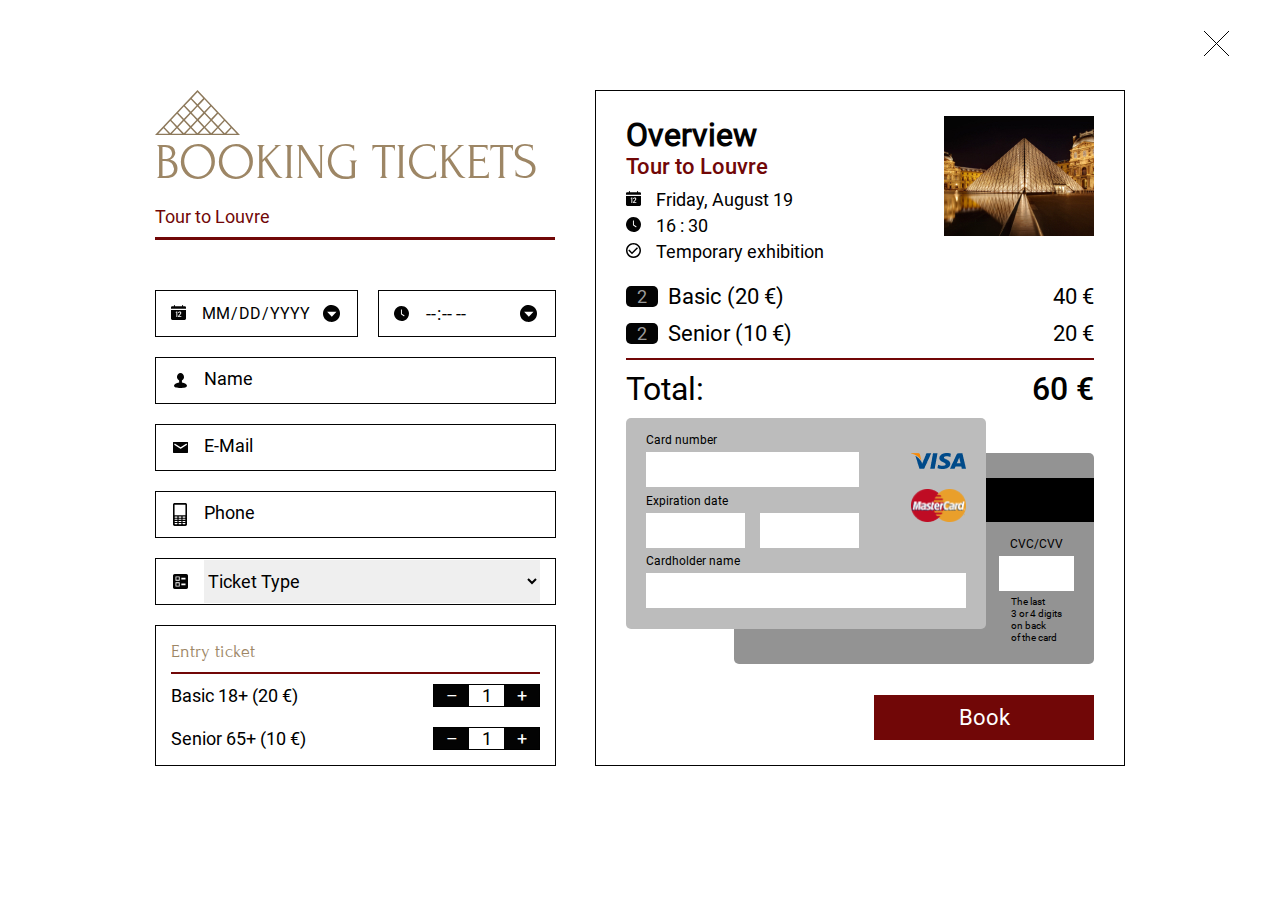
==== book-tickets.html @ 5d1fa908 "feat: add book ticket page" ====
<!DOCTYPE html>
<html lang="en">
<head>
    <meta charset="UTF-8">
    <meta http-equiv="X-UA-Compatible" content="IE=edge">
    <meta name="viewport" content="width=device-width, initial-scale=1.0">
    <link href="styles/index.css" rel="stylesheet">
    <link href="styles/book-tickets.css" rel="stylesheet">
    <title>BOOK</title>
</head>
<body>
    <section class="book-tickets">
        <div class="book-tickets__close">
            <div class="book-tickets__close-image">
                <img src="assets/book-tickets/close-book-tickets.svg" alt="close">
            </div>
        </div>
        <div class="book-tickets__content">
            <div class="book-tickets__content-header">
                <div class="book-tickets__logo logo">
                    <img src="assets/louvre-icon.svg" alt="louvre">
                </div>
                <h2 class="book-tickets__title">Booking tickets</h2>
                <p class="book-tickets__subtitle">Tour to Louvre</p>
                <hr class="book-tickets__divider divider">
            </div>
            <div class="book-tickets__form">
                <div class="book-tickets__input-field-set">
                    <div class="book-tickets__date-field-img">
                        <img src="assets/book-tickets/date.svg" alt="date">
                    </div>
                    <input type="date" name="date" id="date">
                </div>

                <div class="book-tickets__input-field-set">
                    <div class="book-tickets__input-field-img">
                        <img src="assets/book-tickets/time.svg" alt="time">
                    </div>
                    <input type="time" name="time" id="time">
                </div>

                <div class="book-tickets__input-field-set">
                    <div class="book-tickets__input-field-img">
                        <img src="assets/book-tickets/name.svg" alt="name">
                    </div>
                    <input type="text" name="name" id="name" placeholder="Name">
                </div>

                <div class="book-tickets__input-field-set">
                    <div class="book-tickets__input-field-img">
                        <img src="assets/book-tickets/email.svg" alt="email">
                    </div>
                    <input type="email" name="email" id="email" placeholder="E-Mail">
                </div>

                <div class="book-tickets__input-field-set">
                    <div class="book-tickets__input-field-img">
                        <img src="assets/book-tickets/tel.svg" alt="tel">
                    </div>
                    <input type="tel" name="tel" id="tel"  placeholder="Phone">
                </div>
                <div class="book-tickets__input-field-set">
                    <div class="book-tickets__input-field-img">
                        <img src="assets/book-tickets/ticket-type.svg" alt="ticket-type">
                    </div>
                    
                    <select name="ticket-type" id="ticket-type">                        
                        <option value="" disabled selected hidden class="ticket-type__placeholder">Ticket Type</option>
                        <option value="permanent_exhibition">Permanent exhibition</option>
                        <option value="temporary_exhibition">Temporary exhibition</option>
                        <option value="combined_admission">Combined Admission</option>
                    </select>
                </div>
                <div class="book-tickets__entry-ticket-group">
                    <p class="book-tickets__entry-ticket-title">Entry ticket</p>
                    <hr class="book-tickets__divider-small divider">
                    <div class="book-tickets__age-control-group">
                        <span class="book-tickets__age">
                            Basic 18+ (20 €)
                        </span>
                        <div class="book-tickets__age-control">
                            <div class="age-control">–</div>
                            <div>1</div>
                            <div class="age-control">+</div>
                        </div>
                    </div>
                    <div class="book-tickets__age-control-group">
                        <span class=" book-tickets__age">
                            Senior 65+ (10 €)
                        </span>
                        <div class="book-tickets__age-control">
                            <div class="age-control">–</div>
                            <div>1</div>
                            <div class="age-control">+</div>
                        </div>
                    </div>
                </div>
            </div>
            <div class="book-tickets__overview">
                <div class="book-tickets__order-summary">
                    <h3 class="book-tickets__summary-title">Overview</h3>
                    <p class="book-tickets__summary-subtitle">Tour to Louvre</p>
                    <div class="book-tickets__summary-details">
                        <div class="book-tickets__order-details">
                            <div class="book-tickets__order-details-icon">
                                <img src="assets/book-tickets/date.svg" alt="date-icon">
                            </div>
                            <span class="book-tickets__order-details-text">Friday, August 19</span>
                        </div>
                        <div class="book-tickets__order-details">
                            <div class="book-tickets__order-details-icon">
                                <img src="assets/book-tickets/time.svg" alt="time-icon">
                            </div>
                            <span class="book-tickets__order-details-text">16 : 30</span>
                        </div>
                        <div class="book-tickets__order-details">
                            <div class="book-tickets__order-details-icon">
                                <img src="assets/book-tickets/check_circle_outline.svg" alt="type">
                            </div>
                            <span class="book-tickets__order-details-text">Temporary exhibition</span>
                        </div>
                    </div>
                </div>
                <div class="book-tickets__overview-image">
                    <img src="assets/book-tickets/overview.jpg" alt="overview">
                </div>
                <div class="book-tickets__cost-summary">
                    <div class="book-tickets__costs">
                        <div class="book-tickets__amount">
                            <div class="book-tickets__amount-total">2</div>
                            <p class="book-tickets__amount-descr">Basic (20 €)</p>
                        </div>
                        <p class="book-tickets__total-cost">40 €</p>
                    </div>
                    <div class="book-tickets__costs">
                        <div class="book-tickets__amount">
                            <div class="book-tickets__amount-total">2</div>
                            <p class="book-tickets__amount-descr">Senior (10 €)</p>
                        </div>
                        <p class="book-tickets__total-cost">20 €</p>
                    </div>
                    <hr class="book-tickets__divider-small divider">
                    <div class="book-tickets__overall-total">
                        <h3 class="book-tickets__total-title">Total:</h3>
                        <p class="book-tickets__total-price">60 €</p>
                    </div>
                </div>                
                <div class="book-tickets__card">
                    <div class="book-tickets__card-obverse card">
                        <div class="book-tickets__card-number">
                            <label for="" class="book-tickets__input-label">Card number</label>
                            <input type="number">
                        </div>
                        <div class="book-tickets__card-exp-date">
                            <label for="" class="book-tickets__input-label">Expiration date</label>
                            <input type="number">
                            <input type="number">
                        </div>
                        <div class="book-tickets__card-holder-name">
                            <label for="" class="book-tickets__input-label">Cardholder name</label>
                            <input type="text">
                        </div>
                        <div class="book-tickets__accepted-cards">
                            <div class="book-tickets__visa">
                                <img src="assets/book-tickets/visa.png" alt="visa">
                            </div>
                            <div class="book-tickets__mastercard">
                                <img src="assets/book-tickets/mastercard.png" alt="mastercard">
                            </div>
                        </div>
                    </div>
                    <div class="book-tickets__card-reverse card">
                        <div class="book-tickets__card-black-line"></div>
                        <div class="book-tickets__card-cvs-cvv">
                            <label for="" class="book-tickets__input-label">CVC/CVV</label>
                            <input type="text">
                            <p>The last <br>
                                3 or 4 digits <br>
                                on back <br>
                                of the card</p>
                        </div>
                    </div>
                </div>
                <button class="book-tickets__button">Book</button>
            </div>
        </div>
    </section>
</body>
</html>
---- styles/index.css ----
* {
  margin: 0;
  padding: 0;
}

@font-face {
    font-family: 'Roboto';
    src: url(../assets/fonts/Roboto-Regular.ttf);
}

@font-face {
    font-family: 'Roboto-light';
    src: url(../assets/fonts/Roboto-Light.ttf);
}

@font-face {
    font-family: 'Roboto-medium';
    src: url(../assets/fonts/Roboto-Medium.ttf);
}

@font-face {
    font-family: 'Roboto-thin';
    src: url(../assets/fonts/Roboto-Thin.ttf);
}

@font-face {
    font-family: 'Forum';
    src: url(../assets/fonts/Forum-Regular.ttf);
}

:root {
    --dark-bg-color: #030303;
    --light-bg-color: #FFFFFF;

    --gold: #9D8665;
    --white-text: #FFFFFF;
    --black-text: #000000;

    --gold-svg: invert(53%) sepia(51%) saturate(241%) hue-rotate(356deg) brightness(92%) contrast(87%);
    --red-svg: invert(111%) sepia(74%) saturate(4562%) hue-rotate(362deg) brightness(56%) contrast(117%);
    --red-svg-white: invert(92%) sepia(72%) saturate(4702%) hue-rotate(1deg) brightness(99%);

    --red: #710707;
    --grey: #999999;
    --dark-gray: #333333;
    --middle-gray: #666666;

    --card-obverse: #BCBCBC;
    --card-reverse: #939393;


    --body-width: 90rem;
  }

html {
    scroll-behavior: smooth;
}

section {
    display: grid;
    grid-template-columns: 1fr var(--body-width) 1fr;
    width: 100%;
}

h1, h2 {
    font-family: "Forum";
    font-weight: 400;
    text-transform: uppercase;
    font-size: 5rem;
    letter-spacing: 5px;
    margin: 1.6rem 0;
}

.logo {
    color: var(--white-text);
    font-family: "Forum";
    font-size: 1.6rem;
    text-transform: uppercase;
    letter-spacing: 0.4rem;
}

.logo-group {
    text-decoration: none;
}

.logo-group:hover {
    color: var(--gold);
    filter: var(--gold-svg);
}

nav a {
    text-decoration: none;
    color: var(--white-text);
    font-family: "Roboto-thin";
    font-size: 1.4rem;
    font-weight: 100;
    letter-spacing: 2px;
    margin: 0 1rem;
}

nav a:hover {
    color: var(--gold);
}

.divider {
    grid-area: section-divider;
    width: 100%;
    height: 3px;
    background-color: var(--red);
    border: none;
    margin-bottom: 4.7rem;
}

.social-media img:hover {
    cursor: pointer;
    filter: var(--gold-svg);
}

@media (max-width: 1480px) {

    section {
        grid-template-columns: 20px 1fr 20px;
    }
}

@media (max-width: 1060px) {

    h1, h2 {
        font-size: 3.1rem;
    }

    .divider {        
        margin-bottom: 3.7rem;
    }

}

@media (max-width: 820px) {

    h1 {
        text-align: center;
    }

    h1, h2 {
        font-size: 2.5rem;
        margin-top: 0;
    }

    .divider {
        margin-bottom: 40px;
    }

    nav a {
        font-size: 20px;
    }

}

@media (max-width: 540px) {

    h1, h2 {
        font-size: 1.8rem;
    }

    .logo {
        font-size: 1rem;
    }

    .logo img{
        width: 29px;
        height: 16px;
    }

}

@media (max-width: 360px) { 
    body {
        display: none;
    }
}
---- styles/book-tickets.css ----
.book-tickets {
    grid-template-areas: "left-padding close right-padding"
                        "left-padding content right-padding";
}

.book-tickets__close {
    grid-area: close;
    height: 90px;
    display: flex;
    align-items: center;
    justify-content: flex-end;
    margin-right: 30px;
}

.book-tickets__content {
    grid-area: content;
    display: grid;
    grid-template-areas: "header overview"
                        "form overview";
    grid-template-columns: 400px 530px;
    gap: 40px;
    justify-self: center;
    margin-bottom: 50px;
}

.book-tickets__content-header {
    grid-area: header;
}

.book-tickets__logo img {
    width: 85px;
    height: 100%;
    display: block;
    filter: var(--gold-svg);
}

.book-tickets__title {
    font-size: 50px;
    margin: 0 0 15px 0;
    letter-spacing: normal;
    color: var(--gold);
}

.book-tickets__subtitle {
    font-family: "Roboto";
    font-size: 18px;
    color: var(--red);
}

.book-tickets__divider {
    margin: 10px 0;
}

.book-tickets__form {
    grid-area: form;

    display: grid;
    grid-template-columns: 1fr 1fr;
    gap: 20px;
}

input, select {
    border: none;
    outline: none;
    height: 43px;    
    width: -webkit-fill-available;
}

.book-tickets__input-field-set:nth-last-child(-n+5),
.book-tickets__entry-ticket-group {
    grid-column-start: 1;
    grid-column-end: 3;
}

input::-webkit-inner-spin-button,
input::-webkit-calendar-picker-indicator {
    background-image: url(../assets/book-tickets/arrow.svg);
    background-size: cover;    
    background-position: center;
    width: 17px;
    height: 17px;

}

input::-webkit-datetime-edit {
    text-transform: uppercase;
}

input::placeholder, 
input::-webkit-datetime-edit, 
select,
section {
    font-family: "Roboto";
    font-size: 18px;
    color: var(--black-text);
}

#date::-webkit-datetime-edit {
    font-size: 16px;
}

.book-tickets__input-field-set {
    display: flex;
    align-items: center;
    border: 1px solid var(--dark-bg-color);
    height: 45px;
    padding: 0 15px;
    gap: 15px;
}

.book-tickets__input-field-img {
    width: 20px;
    height: 20px;
    display: flex;
    justify-content: center;    
    align-items: center;
}

.book-tickets__input-field-img img {
    display: block;
}

.book-tickets__entry-ticket-group {
    border: 1px solid var(--dark-bg-color);
    padding: 15px;
}

.book-tickets__entry-ticket-title {
    font-family: "Forum";
    color: var(--gold);
    font-weight: 100;
}

.book-tickets__age-control-group {
    display: flex;
    justify-content: space-between;
    align-items: center;
}

.book-tickets__age-control-group:first-of-type {
    margin-bottom: 20px;
}

.book-tickets__age-control {
    width: 105px;
    border: 1px solid var(--black-text);
    display: grid;
    grid-template-columns: 1fr 1fr 1fr;
    justify-content: space-around;
    align-items: center;
    text-align: center;
}

.book-tickets__age-control div {
    height: 100%;
    
}

.book-tickets__age-control .age-control {
    color: var(--white-text);
    background-color: var(--dark-bg-color);
}

.book-tickets__overview {
    grid-area: overview;
    width: 100%;
    height: 100%;
    border: 1px solid var(--dark-bg-color);    
    box-sizing: border-box;
    padding: 25px 30px;
    display: grid;
    grid-template-columns: 1fr auto;   
    grid-template-rows: repeat(2, max-content) auto max-content;
}

.book-tickets__summary-title {
    font-family: "Roboto";
    font-size: 32px;
    color: var(--dark-bg-color);
}

.book-tickets__summary-subtitle {
    font-family: "Roboto-medium";
    font-size: 22px;
    color: var(--red);
}

.book-tickets__summary-details {
    margin: 10px 0;
}

.book-tickets__order-details {
    display: flex;
    margin: 5px 0;
}

.book-tickets__order-details-text {
    padding: 0 15px;
}

.book-tickets__overview-image {
    justify-self: self-end;
}

.book-tickets__overview-image img {
    width: 100%;
    display: block;
}

.book-tickets__cost-summary,
.book-tickets__card, 
.book-tickets__button {
    grid-column-start: 1;
    grid-column-end: 3;
}

.book-tickets__costs {
    display: flex;
    justify-content: space-between;
    font-size: 22px;
    margin: 12px 0;
}

.book-tickets__amount {
    display: flex;
    align-items: center;
    gap: 10px;
}

.book-tickets__amount-total {
    background-color: var(--dark-bg-color);
    color: var(--grey);
    font-size: 18px;
    padding: 0 11px;
    border-radius: 5px;
    height: fit-content;
}

.book-tickets__divider-small {
    height: 2px;
    margin: 10px 0;
}

.book-tickets__overall-total {
    display: flex;
    justify-content: space-between;
    font-size: 32px;
    font-family: "Roboto";
}

.book-tickets__overall-total h3 {
    font-size: 32px;
    font-weight: 500;
}

.book-tickets__total-price {
    font-family: "Roboto-medium";
}

.book-tickets__card {
    position: relative; 
    height: 282px;   
}

.card {
    width: 360px;
    height: 211px;
    border-radius: 5px;
    font-size: 12px;    
    box-sizing: border-box;
}

.card input {
    height: 35px;
}

.card label {
    margin-bottom: 5px;
    display: block;
}

.card input::-webkit-textfield-decoration-container {
    padding: 0 10px;
}

.book-tickets__card-obverse {
    position: relative;    
    background-color: var(--card-obverse);
    z-index: 2;
    margin: 10px 0;    
    padding: 15px 20px;

    display: grid;
    grid-template-columns: 1fr 1fr 1fr;

    grid-template-areas: "card-number card-number images"
                        "card-exp-date card-exp-date images"
                        "card-holder card-holder card-holder";
}

.book-tickets__card-number {
    grid-area: card-number;
}

.book-tickets__card-exp-date {
    grid-area: card-exp-date;
    display: grid;
    grid-template-columns: 1fr 1fr;
    column-gap: 15px;
    grid-template-rows: max-content;
}

.book-tickets__card-exp-date label {
    grid-column-start: 1;
    grid-column-end: 3;
}

.book-tickets__card-exp-date input {
    width: 100%;
}

.book-tickets__card-holder-name {
    grid-area: card-holder;
}

.book-tickets__accepted-cards {
    justify-self: self-end;
    grid-area: images;
}   

.card input[type="text"] {
    padding: 0 10px;
}

.book-tickets__accepted-cards div {
    margin: 20px 0;
}


.book-tickets__accepted-cards img {
    width: 100%;
    display: block;
}


.book-tickets__card-reverse {
    background-color: var(--card-reverse);
    position: absolute;
    right: 0;
    top: 45px;
    display: flex;
    flex-direction: column;
}

.book-tickets__card-black-line {
    width: 100%;
    height: 45px;
    background-color: black;
    margin-top: 25px;
    box-sizing: border-box;
}

.book-tickets__card-cvs-cvv {
    width: 75px;
    margin: 15px 20px 15px auto;
    display: flex;
    flex-direction: column;
    justify-content: center;
    align-items: center;
}

.book-tickets__card-cvs-cvv p {
    font-size: 10px;
    margin: 5px 0;    
    line-height: 12px;
}

.book-tickets__button {
    width: 220px;
    height: 45px;
    justify-self: self-end;
    background-color: var(--red);
    border: none;
    outline: none;
    color: var(--white-text);
    font-family: "Roboto";
    font-size: 22px;
}

.book-tickets__button:hover {
    background-color: var(--gold);
}


@media (max-width: 1010px) {
    .book-tickets__content {
        grid-template-areas:
            "header"
            "form"
            "overview";
        grid-template-columns: 530px;
    }

    .book-tickets__close {
        margin: 0;
    }
}

@media (max-width: 590px) {
    .book-tickets__content {
        grid-template-areas:
            "header"
            "form"
            "overview";
        grid-template-columns: 1fr;
    }
    
    .book-tickets__title {
        font-size: 32px;
    }
    
    .book-tickets__input-field-set {
        grid-column-start: 1;
        grid-column-end: 3;
    }

    .card {
        max-width: 100%;
        width: 330px;
    }

    .book-tickets__card {
        display: flex;
        flex-direction: column;
        align-items: center;
        height: fit-content;
        gap: 25px;
        margin: 40px 0;
    }

    .book-tickets__card-obverse {
        margin: 0;
    }

    .book-tickets__card-reverse {
        position: relative;
        top: 0;
    }
}
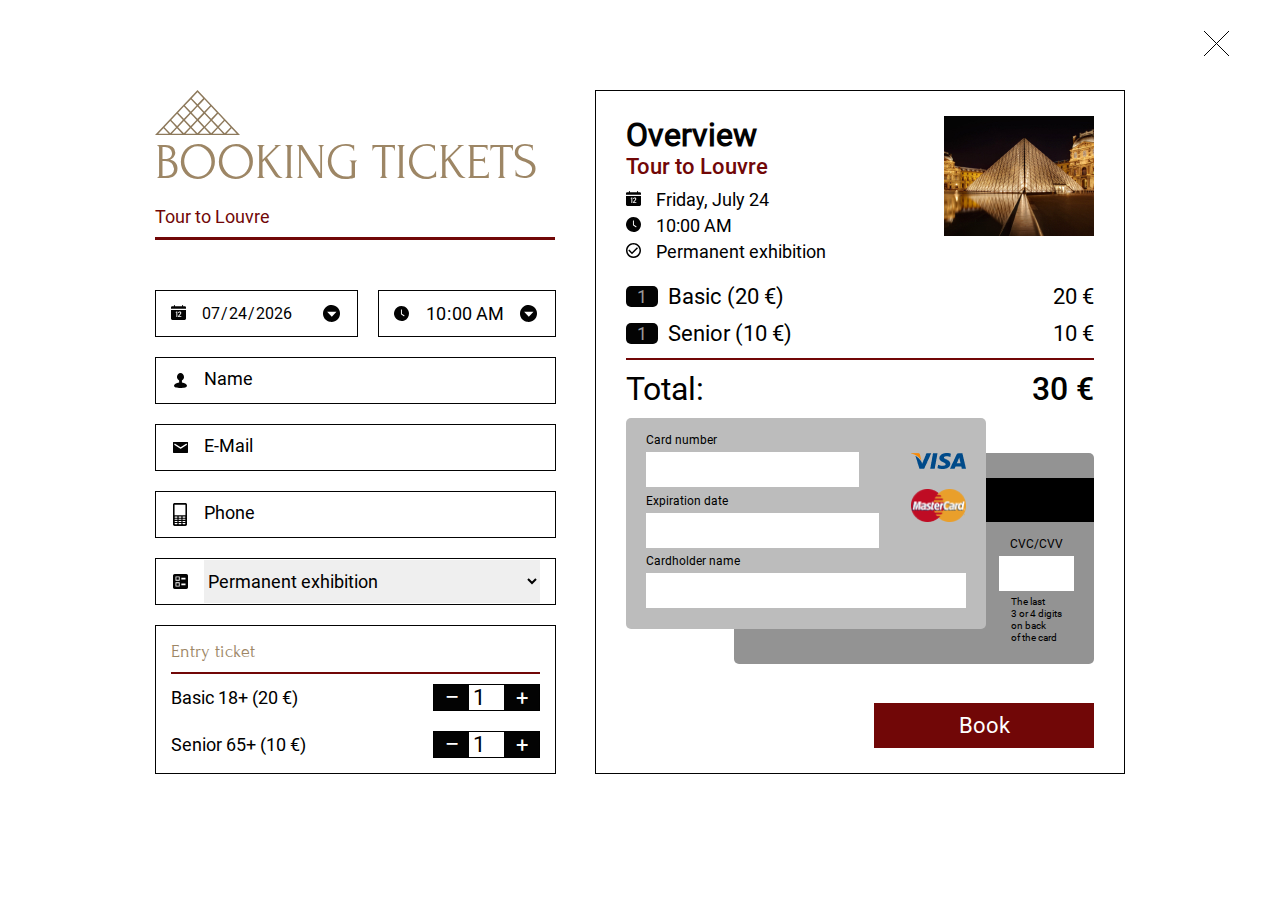
==== commit 912041e2: "feat: add js logic" ====
--- a/book-tickets.html
+++ b/book-tickets.html
@@ -4,16 +4,19 @@
     <meta charset="UTF-8">
     <meta http-equiv="X-UA-Compatible" content="IE=edge">
     <meta name="viewport" content="width=device-width, initial-scale=1.0">
+    <title>Louvre</title>
+    <link rel="icon" type="image/png" href="assets/louvre-icon.svg"/>
     <link href="styles/index.css" rel="stylesheet">
     <link href="styles/book-tickets.css" rel="stylesheet">
-    <title>BOOK</title>
 </head>
 <body>
     <section class="book-tickets">
         <div class="book-tickets__close">
-            <div class="book-tickets__close-image">
-                <img src="assets/book-tickets/close-book-tickets.svg" alt="close">
-            </div>
+            <a href="index.html#tickets-section" class="book-tickets__main-page-navigation">
+                <div class="book-tickets__close-image">
+                    <img src="assets/book-tickets/close-book-tickets.svg" alt="close">
+                </div>
+            </a>
         </div>
         <div class="book-tickets__content">
             <div class="book-tickets__content-header">
@@ -36,7 +39,19 @@
                     <div class="book-tickets__input-field-img">
                         <img src="assets/book-tickets/time.svg" alt="time">
                     </div>
-                    <input type="time" name="time" id="time">
+                    <input list="popularHours" type="time" name="time" id="time" min="10:00" max="19:00">
+                    <datalist id="popularHours">
+                        <option value="10:00">
+                        <option value="11:00">
+                        <option value="12:00">
+                        <option value="13:00">
+                        <option value="14:00">
+                        <option value="15:00">
+                        <option value="16:00">
+                        <option value="17:00">
+                        <option value="18:00">
+                        <option value="19:00">
+                    </datalist>
                 </div>
 
                 <div class="book-tickets__input-field-set">
@@ -65,10 +80,10 @@
                     </div>
                     
                     <select name="ticket-type" id="ticket-type">                        
-                        <option value="" disabled selected hidden class="ticket-type__placeholder">Ticket Type</option>
-                        <option value="permanent_exhibition">Permanent exhibition</option>
-                        <option value="temporary_exhibition">Temporary exhibition</option>
-                        <option value="combined_admission">Combined Admission</option>
+                        <option value="" disabled hidden class="ticket-type__placeholder">Ticket Type</option>
+                        <option value="1">Permanent exhibition</option>
+                        <option value="2">Temporary exhibition</option>
+                        <option value="3">Combined Admission</option>
                     </select>
                 </div>
                 <div class="book-tickets__entry-ticket-group">
@@ -78,20 +93,22 @@
                         <span class="book-tickets__age">
                             Basic 18+ (20 €)
                         </span>
-                        <div class="book-tickets__age-control">
-                            <div class="age-control">–</div>
-                            <div>1</div>
-                            <div class="age-control">+</div>
+                        <div class="book-tickets__age-control young">
+                            <div class="age-control subtract">–</div>
+                            <input type="number" value="1" min="0" max="50" disabled></input>
+                            <input type="hidden" value="1">
+                            <div class="age-control add">+</div>
                         </div>
                     </div>
                     <div class="book-tickets__age-control-group">
                         <span class=" book-tickets__age">
                             Senior 65+ (10 €)
                         </span>
-                        <div class="book-tickets__age-control">
-                            <div class="age-control">–</div>
-                            <div>1</div>
-                            <div class="age-control">+</div>
+                        <div class="book-tickets__age-control senior">
+                            <div class="age-control subtract">–</div>
+                            <input type="number" value="1" min="0" max="50" disabled></input>
+                            <input type="hidden" value="1">
+                            <div class="age-control add">+</div>
                         </div>
                     </div>
                 </div>
@@ -105,19 +122,19 @@
                             <div class="book-tickets__order-details-icon">
                                 <img src="assets/book-tickets/date.svg" alt="date-icon">
                             </div>
-                            <span class="book-tickets__order-details-text">Friday, August 19</span>
+                            <span class="book-tickets__order-details-text date">Friday, August 19</span>
                         </div>
                         <div class="book-tickets__order-details">
                             <div class="book-tickets__order-details-icon">
                                 <img src="assets/book-tickets/time.svg" alt="time-icon">
                             </div>
-                            <span class="book-tickets__order-details-text">16 : 30</span>
+                            <span class="book-tickets__order-details-text time">16 : 30</span>
                         </div>
                         <div class="book-tickets__order-details">
                             <div class="book-tickets__order-details-icon">
                                 <img src="assets/book-tickets/check_circle_outline.svg" alt="type">
                             </div>
-                            <span class="book-tickets__order-details-text">Temporary exhibition</span>
+                            <span class="book-tickets__order-details-text ticket-type">Temporary exhibition</span>
                         </div>
                     </div>
                 </div>
@@ -127,29 +144,29 @@
                 <div class="book-tickets__cost-summary">
                     <div class="book-tickets__costs">
                         <div class="book-tickets__amount">
-                            <div class="book-tickets__amount-total">2</div>
+                            <div class="book-tickets__amount-total young">2</div>
                             <p class="book-tickets__amount-descr">Basic (20 €)</p>
                         </div>
-                        <p class="book-tickets__total-cost">40 €</p>
+                        <p class="book-tickets__total-cost young"><span>40</span> €</p>
                     </div>
                     <div class="book-tickets__costs">
                         <div class="book-tickets__amount">
-                            <div class="book-tickets__amount-total">2</div>
+                            <div class="book-tickets__amount-total senior">2</div>
                             <p class="book-tickets__amount-descr">Senior (10 €)</p>
                         </div>
-                        <p class="book-tickets__total-cost">20 €</p>
+                        <p class="book-tickets__total-cost senior"><span>20</span> €</p>
                     </div>
                     <hr class="book-tickets__divider-small divider">
                     <div class="book-tickets__overall-total">
                         <h3 class="book-tickets__total-title">Total:</h3>
-                        <p class="book-tickets__total-price">60 €</p>
+                        <p class="book-tickets__total-price total-price"><span>60</span> €</p>
                     </div>
                 </div>                
                 <div class="book-tickets__card">
                     <div class="book-tickets__card-obverse card">
                         <div class="book-tickets__card-number">
                             <label for="" class="book-tickets__input-label">Card number</label>
-                            <input type="number">
+                            <input type="number" id="card-number" inputmode="numeric" pattern="\d*" autocomplete="cc-number" maxlength="19">
                         </div>
                         <div class="book-tickets__card-exp-date">
                             <label for="" class="book-tickets__input-label">Expiration date</label>
@@ -185,5 +202,8 @@
             </div>
         </div>
     </section>
+    <script src="js/book-ticket-form.js"></script>
+    <script src="js/tickets-main-form.js"></script>
+    <script src="js/book-ticket-date.js"></script>
 </body>
 </html>--- a/styles/index.css
+++ b/styles/index.css
@@ -39,6 +39,7 @@
     --gold-svg: invert(53%) sepia(51%) saturate(241%) hue-rotate(356deg) brightness(92%) contrast(87%);
     --red-svg: invert(111%) sepia(74%) saturate(4562%) hue-rotate(362deg) brightness(56%) contrast(117%);
     --red-svg-white: invert(92%) sepia(72%) saturate(4702%) hue-rotate(1deg) brightness(99%);
+    --grey-svg: invert(100%) sepia(86%) saturate(0) hue-rotate(0) brightness(20%) contrast(100%);;
 
     --red: #710707;
     --grey: #999999;
@@ -48,8 +49,12 @@
     --card-obverse: #BCBCBC;
     --card-reverse: #939393;
 
-
     --body-width: 90rem;
+
+    --passed-volume-track: 30%;
+    --passed-progress-track: 0%;
+
+    --carousel-items-to-show: 3;
   }
 
 html {
@@ -116,6 +121,28 @@
     filter: var(--gold-svg);
 }
 
+.back-to-top {
+    position: fixed;
+    width: 50px;
+    height: 50px;
+    bottom: 100px;
+    right: 50px;
+    background-color: var(--red);
+    color: black;
+    font-size: 22px;
+    display: flex;
+    justify-content: center;
+    align-items: center;
+    color: var(--white-text);
+    font-family: "Roboto-thin";
+    border-radius: 10px;
+    z-index: 100;
+}
+
+.back-to-top:hover {
+    background-color: var(--gold);
+}
+
 @media (max-width: 1480px) {
 
     section {
@@ -136,6 +163,10 @@
 }
 
 @media (max-width: 820px) {
+
+    :root {
+        --carousel-items-to-show: 2;
+    }
 
     h1 {
         text-align: center;
--- a/styles/book-tickets.css
+++ b/styles/book-tickets.css
@@ -12,6 +12,10 @@
     align-items: center;
     justify-content: flex-end;
     margin-right: 30px;
+}
+
+.book-tickets__close img:hover {
+    filter: var(--gold-svg);
 }
 
 .book-tickets__content {
@@ -154,13 +158,35 @@
 }
 
 .book-tickets__age-control div {
-    height: 100%;
-    
+    height: 100%;    
 }
 
 .book-tickets__age-control .age-control {
     color: var(--white-text);
     background-color: var(--dark-bg-color);
+    font-size: 22px;
+}
+
+.book-tickets__age-control .age-control:hover {
+    cursor: pointer;
+    background-color: var(--gold);
+}
+
+.book-tickets__age-control input::-webkit-inner-spin-button {
+    width: 0;
+    height: 0;
+}
+
+.book-tickets__age-control input {
+    appearance: none;
+    border: none;
+    background: none;
+    height: 100%;
+    width: 100%;
+    font-family: "Roboto";
+    font-size: 22px;
+    text-align: center;
+    color: black;
 }
 
 .book-tickets__overview {
@@ -276,12 +302,17 @@
     height: 35px;
 }
 
+.card input[type="number"]::-webkit-inner-spin-button {
+    width: 0;
+    height: 0;
+}
+
 .card label {
     margin-bottom: 5px;
     display: block;
 }
 
-.card input::-webkit-textfield-decoration-container {
+.card input {
     padding: 0 10px;
 }
 
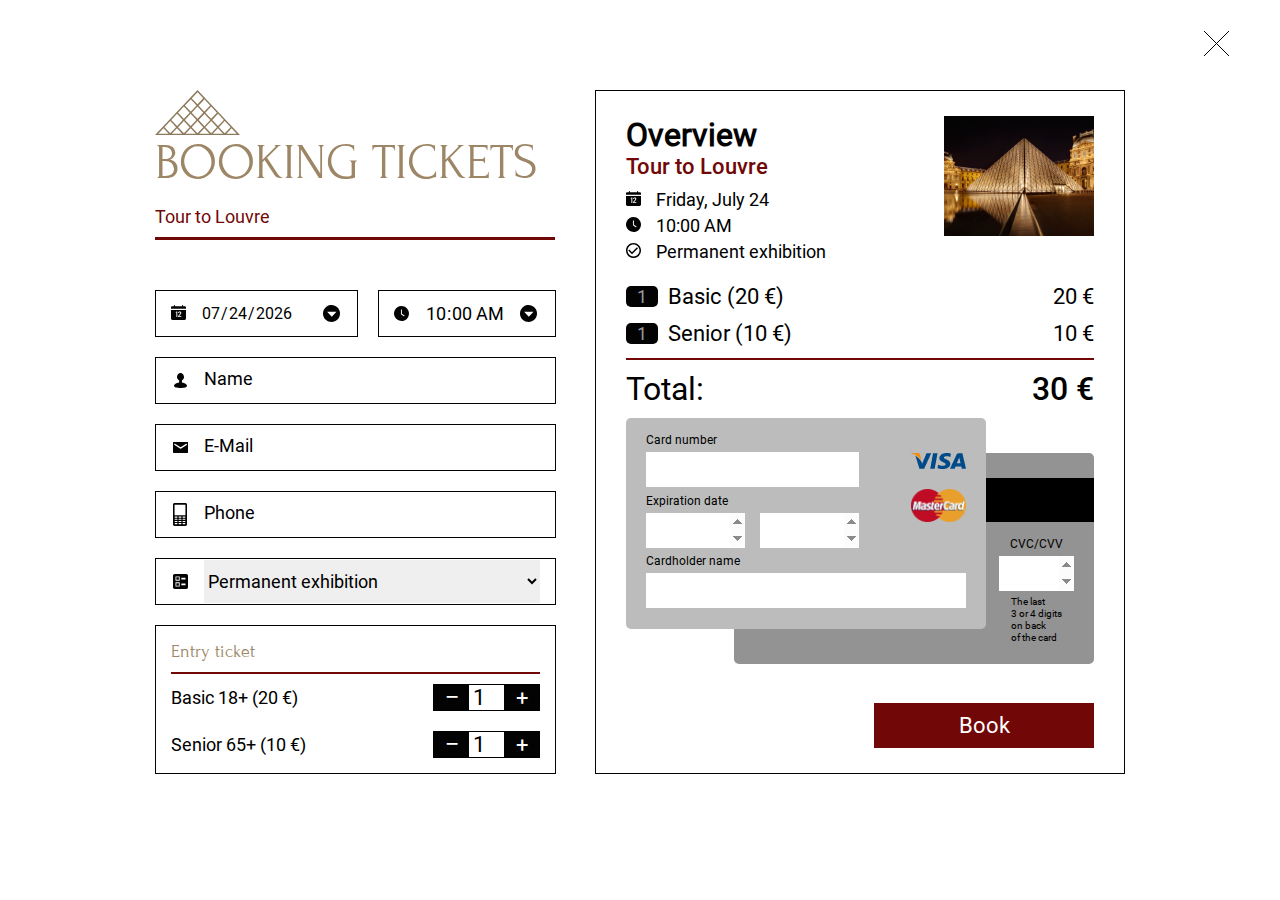
==== commit f9422bb4: "feat: add credit card logic" ====
--- a/book-tickets.html
+++ b/book-tickets.html
@@ -166,16 +166,16 @@
                     <div class="book-tickets__card-obverse card">
                         <div class="book-tickets__card-number">
                             <label for="" class="book-tickets__input-label">Card number</label>
-                            <input type="number" id="card-number" inputmode="numeric" pattern="\d*" autocomplete="cc-number" maxlength="19">
+                            <input is="credit-card-number">
                         </div>
                         <div class="book-tickets__card-exp-date">
                             <label for="" class="book-tickets__input-label">Expiration date</label>
-                            <input type="number">
-                            <input type="number">
+                            <input is="credit-card-exp-date" maxlength="2">
+                            <input is="credit-card-exp-date" maxlength="4">
                         </div>
                         <div class="book-tickets__card-holder-name">
                             <label for="" class="book-tickets__input-label">Cardholder name</label>
-                            <input type="text">
+                            <input is="credit-card-holder">
                         </div>
                         <div class="book-tickets__accepted-cards">
                             <div class="book-tickets__visa">
@@ -190,7 +190,7 @@
                         <div class="book-tickets__card-black-line"></div>
                         <div class="book-tickets__card-cvs-cvv">
                             <label for="" class="book-tickets__input-label">CVC/CVV</label>
-                            <input type="text">
+                            <input is="credit-card-cvc-cvv">
                             <p>The last <br>
                                 3 or 4 digits <br>
                                 on back <br>
@@ -198,12 +198,15 @@
                         </div>
                     </div>
                 </div>
-                <button class="book-tickets__button">Book</button>
+                <a class="book-tickets__button" href="/thank-you.html">
+                    <button>Book</button>
+                </a>
             </div>
         </div>
     </section>
     <script src="js/book-ticket-form.js"></script>
     <script src="js/tickets-main-form.js"></script>
     <script src="js/book-ticket-date.js"></script>
+    <script src="js/credit-card.js"></script>
 </body>
 </html>--- a/styles/book-tickets.css
+++ b/styles/book-tickets.css
@@ -303,8 +303,11 @@
 }
 
 .card input[type="number"]::-webkit-inner-spin-button {
-    width: 0;
-    height: 0;
+    opacity: 1;
+    height: 35px;
+    width: 25px;
+    background-color: white;
+    color: white;
 }
 
 .card label {
@@ -312,8 +315,8 @@
     display: block;
 }
 
-.card input {
-    padding: 0 10px;
+.card input::-webkit-textfield-decoration-container {
+    padding-left: 10px;
 }
 
 .book-tickets__card-obverse {
@@ -409,9 +412,12 @@
 }
 
 .book-tickets__button {
+    justify-self: self-end;
+}
+
+.book-tickets__button button {
     width: 220px;
     height: 45px;
-    justify-self: self-end;
     background-color: var(--red);
     border: none;
     outline: none;
@@ -420,8 +426,9 @@
     font-size: 22px;
 }
 
-.book-tickets__button:hover {
+.book-tickets__button button:hover {
     background-color: var(--gold);
+    cursor: pointer;
 }
 
 
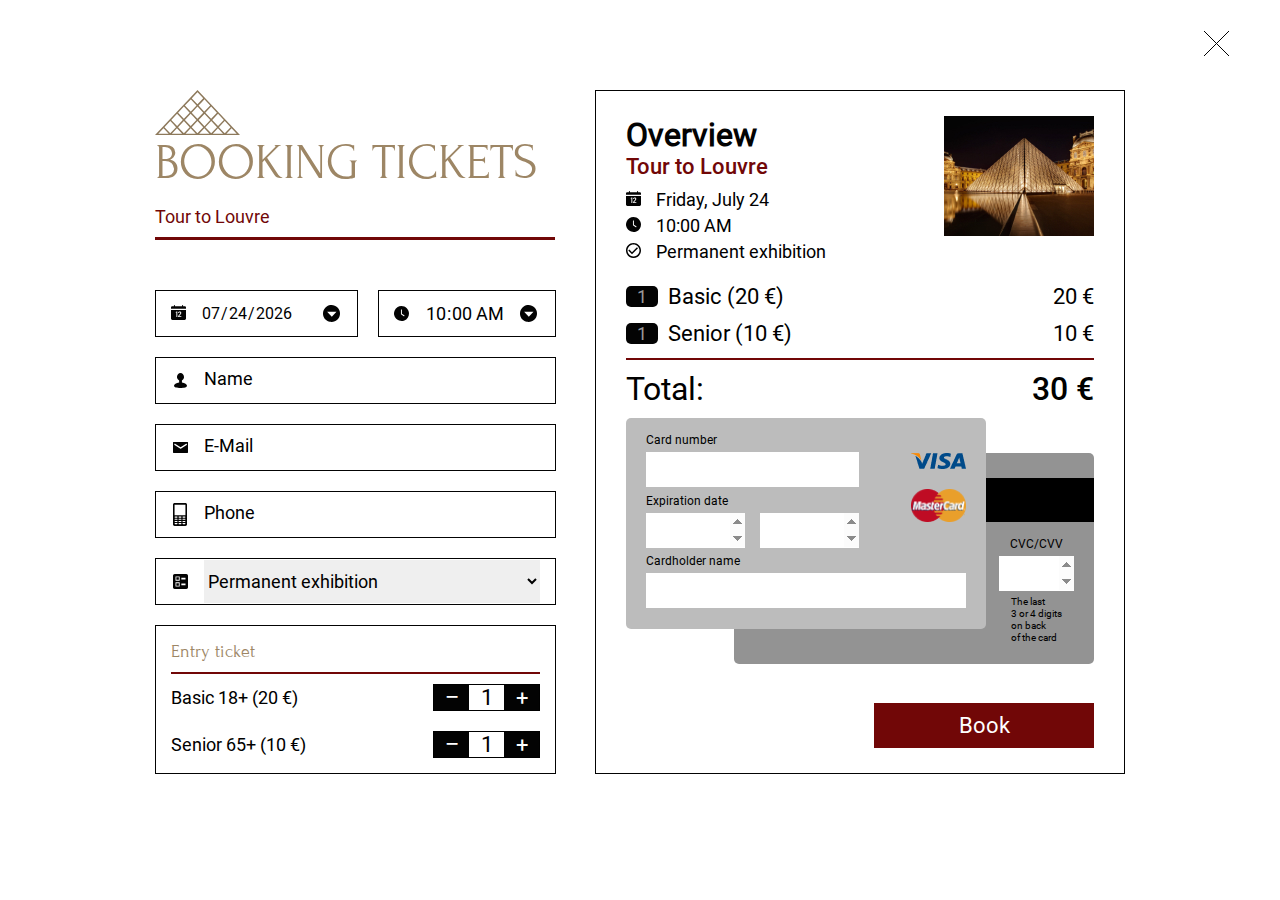
==== commit 8f2c35b3: "fix: last page" ====
--- a/book-tickets.html
+++ b/book-tickets.html
@@ -198,7 +198,7 @@
                         </div>
                     </div>
                 </div>
-                <a class="book-tickets__button" href="/thank-you.html">
+                <a class="book-tickets__button" href="../thank-you.html">
                     <button>Book</button>
                 </a>
             </div>
--- a/styles/book-tickets.css
+++ b/styles/book-tickets.css
@@ -173,8 +173,7 @@
 }
 
 .book-tickets__age-control input::-webkit-inner-spin-button {
-    width: 0;
-    height: 0;
+    display: none;
 }
 
 .book-tickets__age-control input {
@@ -306,8 +305,6 @@
     opacity: 1;
     height: 35px;
     width: 25px;
-    background-color: white;
-    color: white;
 }
 
 .card label {
